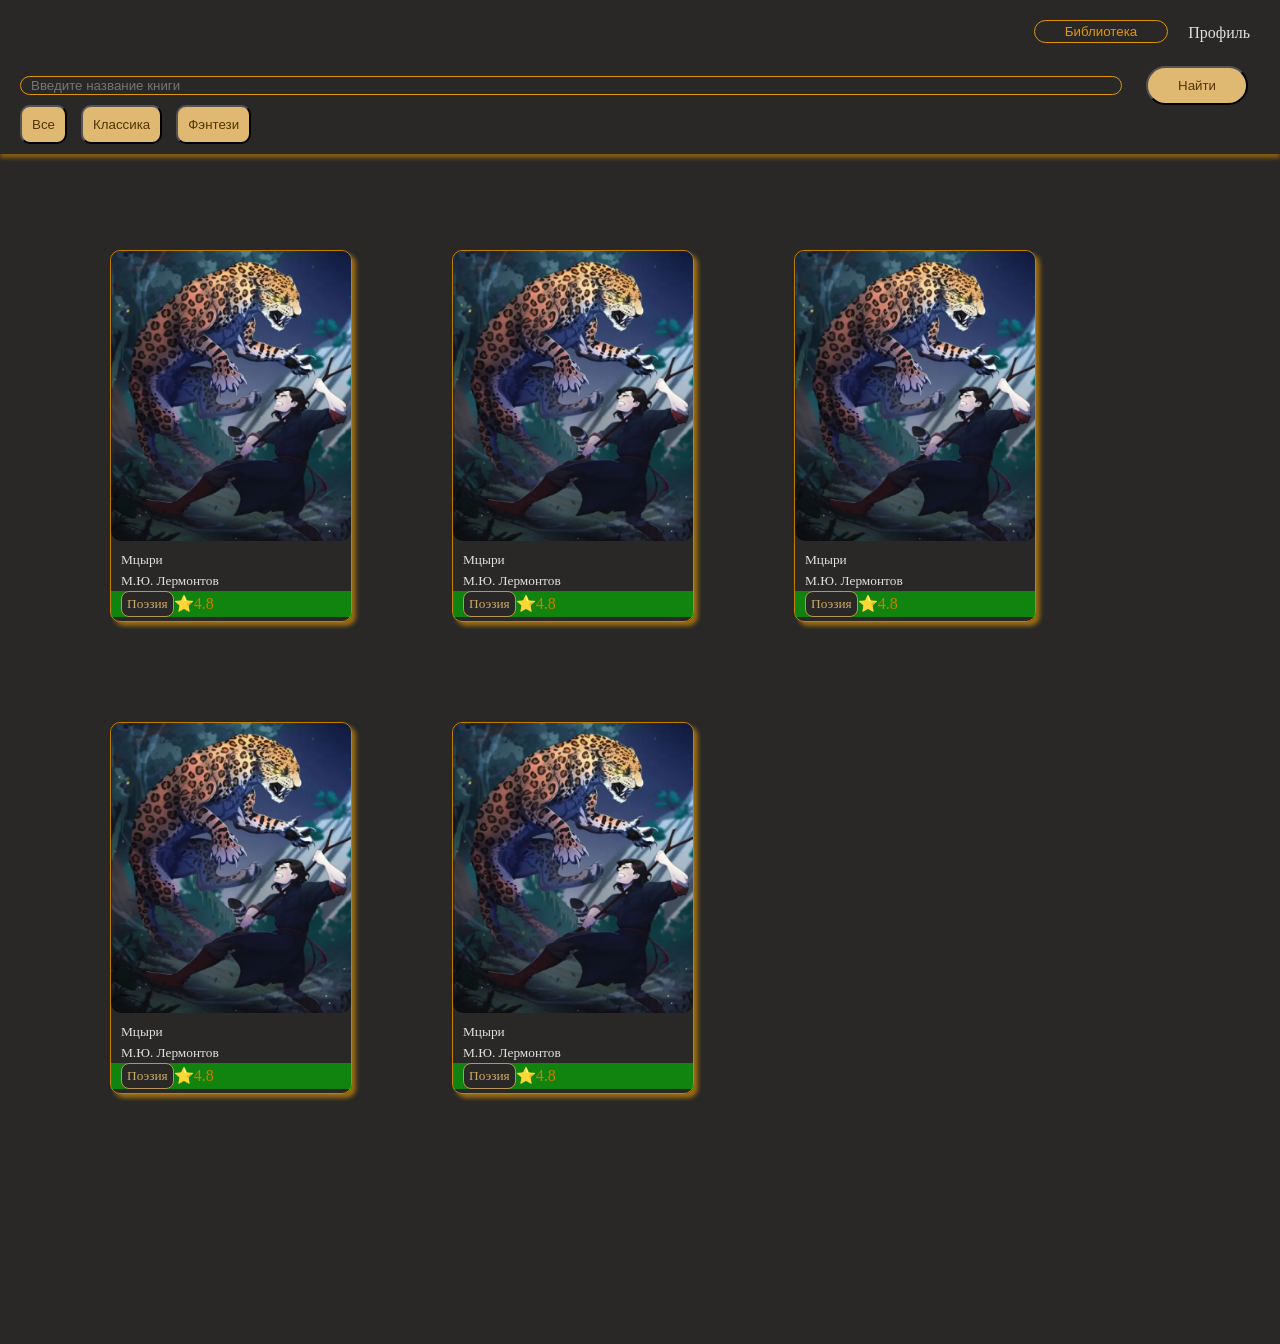
==== index.html @ 65ac04d9 "так ну победа получается" ====
<!DOCTYPE html>
<html lang="en">
<head>
    <meta charset="UTF-8">
    <meta name="viewport" content="width=device-width, initial-scale=1.0">
    <title>BookShells</title>
    <link rel="stylesheet" href="style.css">
</head>
<body>
    <header>
        <div class="information">
            <img src="">
            <a href="">Профиль</a>
            <button class="library">Библиотека</button>
        </div>

        <div class="search">
            <input type="text" class="book-search" placeholder="Введите название книги">
            <button class="search-btn">Найти</button>
        </div>

        <div class="navigation">
            <button class="all">Все</button>
            <button class="classic">Классика</button>
            <button class="fantasy">Фэнтези</button>
        </div>
    </header>

    <section class="catalog">
        <div class="book1">
            <img class="book" src="images/Mziry.png">
            
            <p class="name">Мцыри</p>
            <p class="author">М.Ю. Лермонтов</p>
            <div class="genre-rating">
                <label class="genre">Поэзия</label>
                <div class="rating">⭐4.8</div>
            </div>
        </div>

        <div class="book1">
            <img class="book" src="images/Mziry.png">
            <div class="description">
                <p class="name">Мцыри</p>
                <p class="author">М.Ю. Лермонтов</p>
                <div class="genre-rating">
                    <label class="genre">Поэзия</label>
                    <div class="rating">⭐4.8</div>
                </div>
            </div>
        </div>

        <div class="book1">
            <img class="book" src="images/Mziry.png">
            <div class="description">
                <p class="name">Мцыри</p>
                <p class="author">М.Ю. Лермонтов</p>
                <div class="genre-rating">
                    <label class="genre">Поэзия</label>
                    <div class="rating">⭐4.8</div>
                </div>
            </div>
        </div>

        <div class="book1">
            <img class="book" src="images/Mziry.png">
            <div class="description">
                <p class="name">Мцыри</p>
                <p class="author">М.Ю. Лермонтов</p>
                <div class="genre-rating">
                    <label class="genre">Поэзия</label>
                    <div class="rating">⭐4.8</div>
                </div>
            </div>
        </div>

        <div class="book1">
            <img class="book" src="images/Mziry.png">
            <div class="description">
                <p class="name">Мцыри</p>
                <p class="author">М.Ю. Лермонтов</p>
                <div class="genre-rating">
                    <label class="genre">Поэзия</label>
                    <div class="rating">⭐4.8</div>
                </div>
            </div>
        </div>
    </section>
    
    <script src="script.js"></script>
</body>
</html>
---- style.css ----
body{
    margin: 0;
    font-family: Georgia, 'Times New Roman', Times, serif;
    line-height: 1.6;
    background: #292826;
}
header{
    position: fixed;
    top: 0;
    left: 0;
    right:0;
    height: auto;
    width: 100%;
    background: #292826;
    box-shadow: 0 4px 4px #c5800097;
    z-index: 100;
}
.information, .search { margin-top: 20px;}
.navigation{ margin-left: 20px; margin-bottom: 10px;}

a{
    display: flex;
    float: right;
    margin-right: 30px;
    text-decoration: none;
    color: #E0DFDC;
}
.library{
    display: flex;
    float: right;
    margin-right: 20px;
    padding: 3px 30px;
    color:  #e19609;
    border-radius: 14px;
    border: 1px solid  #e19609;
    background: #292826;
}
.library:hover{background: #DFB971;color: #543402;}
/* #ch:checked{background: #DFB971;color: #543402;} */

.book-search{
    width:85%;
    margin: 0 20px;
    background: #292826;
    border-radius: 40px;
    border: 1px solid  #e19609;
    padding-left: 10px;
    color: #e19609;
}
.search-btn{
    background: #DFB971;
    color: #543402;
    padding: 10px 30px;
    border-radius: 50px;
}
/* .search-btn:checked{background: #543402; color:#DFB971;} */
.all, .classic, .fantasy{
    background: #DFB971;
    color: #543402;
    padding: 10px;
    margin-right: 10px;
    border-radius: 10px;
}

.catalog{
    display: flex;
    flex-direction: row;
    flex-wrap: wrap; 
    margin: 200px 60px;
}
.book1{
    width: 240px;
    height: 370px;
    margin: 50px 50px;
    border-radius: 10px;
    border: 1px solid #C58000;
    box-shadow: 4px 4px 4px #e195099b;
}
.book{width: 240px; height: 290px; border-radius: 10px;}
/* .description{margin-top:110} */
.name, .author{
    color: #E0DFDC;
    margin: 0 10px;
    font-size:smaller;
}

.genre-rating{display: flex; flex-direction: row; background: #00c50397;}
.genre{
    color:#cca867;
    background: #292826;
    border: 1px solid #B79557;
    border-radius: 8px;
    padding: 1px 5px;
    margin-left: 10px;
    font-size: smaller;
}
.rating{
    display: flex;
    float: right; /* ПОЧЕМУ НЕ РАБОТАЕТ!!??!?? */
    /* margin-left: 110px; */
    color: #C58000; 
}
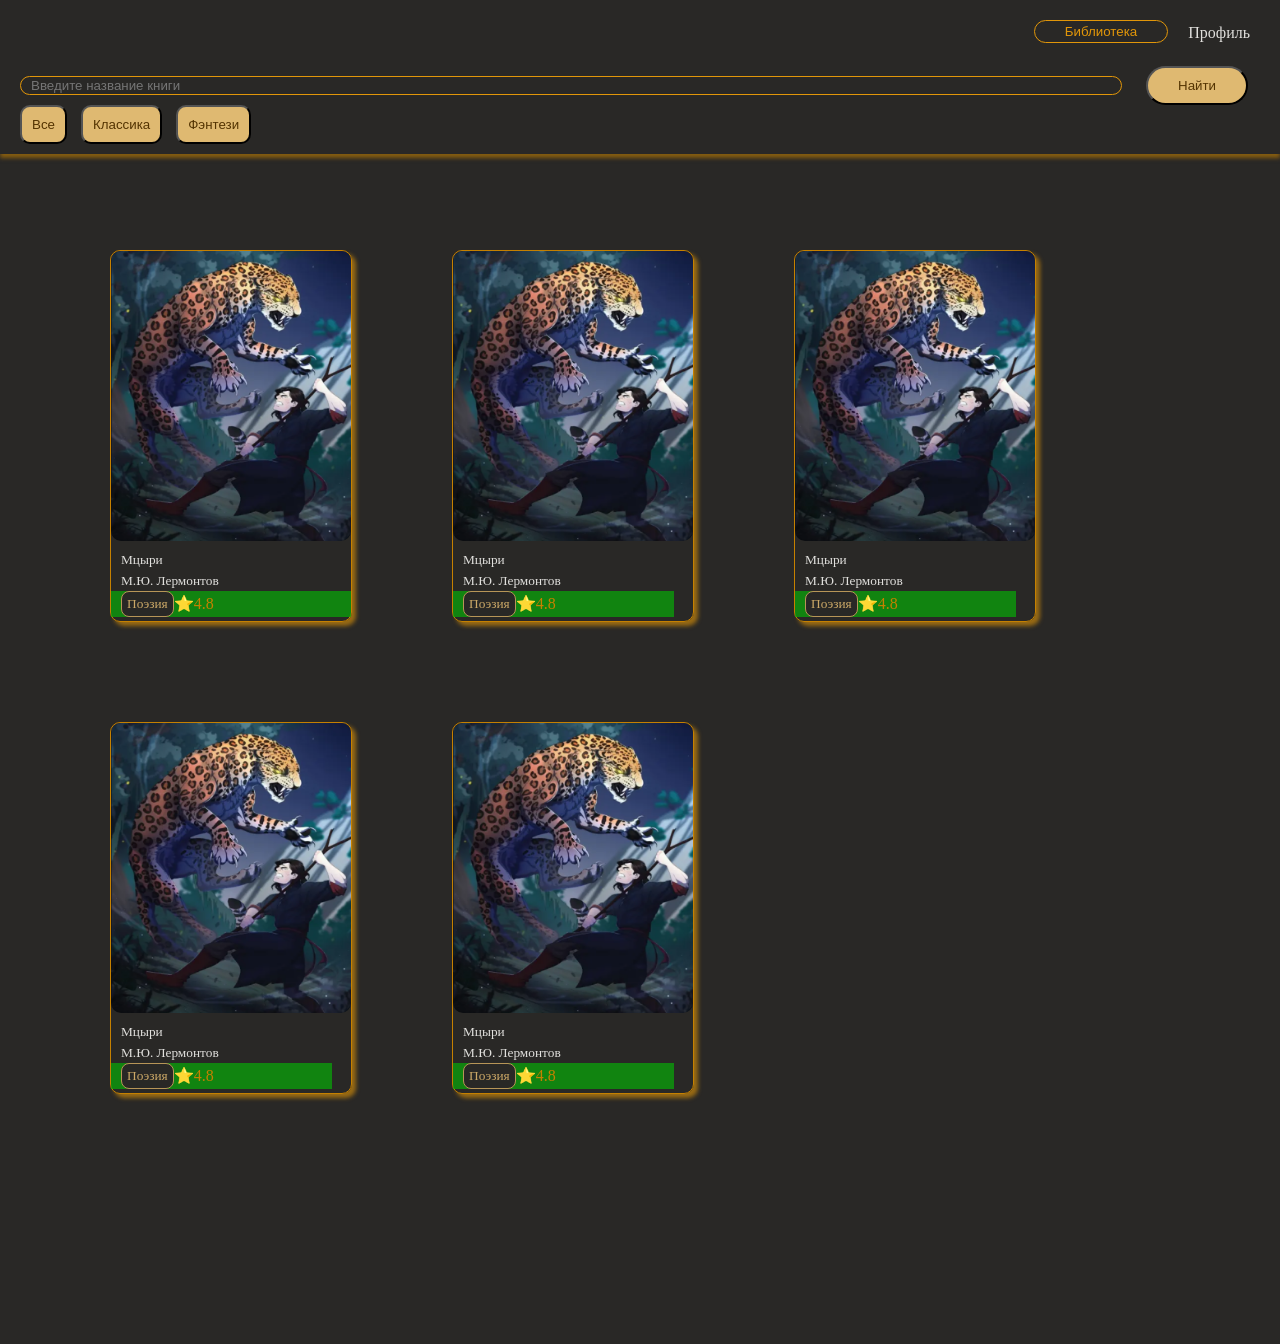
==== commit d7bd25f6: "Добавила страницу книги" ====
--- a/index.html
+++ b/index.html
@@ -7,7 +7,7 @@
     <link rel="stylesheet" href="style.css">
 </head>
 <body>
-    <header>
+    <header class="header-main">
         <div class="information">
             <img src="">
             <a href="">Профиль</a>
--- a/style.css
+++ b/style.css
@@ -4,7 +4,7 @@
     line-height: 1.6;
     background: #292826;
 }
-header{
+.header-main{
     position: fixed;
     top: 0;
     left: 0;
@@ -100,3 +100,110 @@
     /* margin-left: 110px; */
     color: #C58000; 
 }
+/*чтоб отправить изменение ты просто берешь и ну и отправляешь его*/
+/* Страница книги */
+header{
+    height: 50px;
+    /* box-shadow: 0 2px 2px #c5800097; */
+}
+.back{
+    display: flex;
+    float: left;
+    margin-left: 20px;
+    background: #292826;
+    color: #E0DFDC;
+}
+.main-div{
+    display: grid;
+    grid-template-areas: 
+    "one two";
+    grid-template-columns: 500px 1fr;
+}
+.img-buttons{
+    display: flex;
+    flex-direction: column;
+    grid-area: one;
+}
+.all-about-book{grid-area: two;}
+
+.img-on-page{
+    margin: 30px 50px;
+    width: 400px;
+    height: 500px;
+    border: 2px solid #C58000;
+    border-radius: 4px;
+}
+.Add{
+    font-size: large;
+    height: 40px;
+    width: 360px;
+    margin: 20px 70px;
+    border-radius: 12px;
+    background: #DEB461;
+    color: #292826;
+}
+.all-about-book{
+    margin-top: 30px;
+    display: grid;
+    grid-template-areas: 
+    "a b"
+    "c c"
+    "d d";
+}
+.book-information{
+    grid-area: a;
+    box-shadow: -2px -2px  #c5800097;
+    width: 450px;
+    height: 150px;
+}
+.name-inf{
+    font-size:larger;
+    margin: 2px 7px;
+    color:#DEB461;
+}
+.author-inf{
+    font-size: medium;
+    margin: 2px 7px;
+    color: #B79557;
+}
+.publish-house, .pages-number{
+    font-size: medium;
+    margin: 0 7px;
+    color: #e0dfdcdd;
+}
+.genre-inf{
+    margin: 5px 7px;
+    color:#cca867;
+    background: #292826;
+    border: 1px solid #B79557;
+    border-radius: 8px;
+    padding: 1px 5px;
+}
+.your-rating{/*display:flex; float: right;*/ color: #B79557;}
+.in-collections{
+    grid-area: b;
+    margin-left: 40px;
+    color: #e0dfdcdd;
+    box-shadow: 2px 2px  #c5800097;
+    width: 400px;
+    height: 150px;
+}
+.description{
+    grid-area: c;
+    color: #c2bfb7;
+    height: 300px;
+    width: 92%;
+}
+.review{
+    grid-area: d;
+    color:#e0dfdcdd;
+}
+.input-review{
+    height: 50px;
+    width: 92%;
+    padding-left: 10px;
+    color:#C58000;
+    background: #292826;
+    border: 1px solid #C58000;
+    border-radius: 2px;
+}
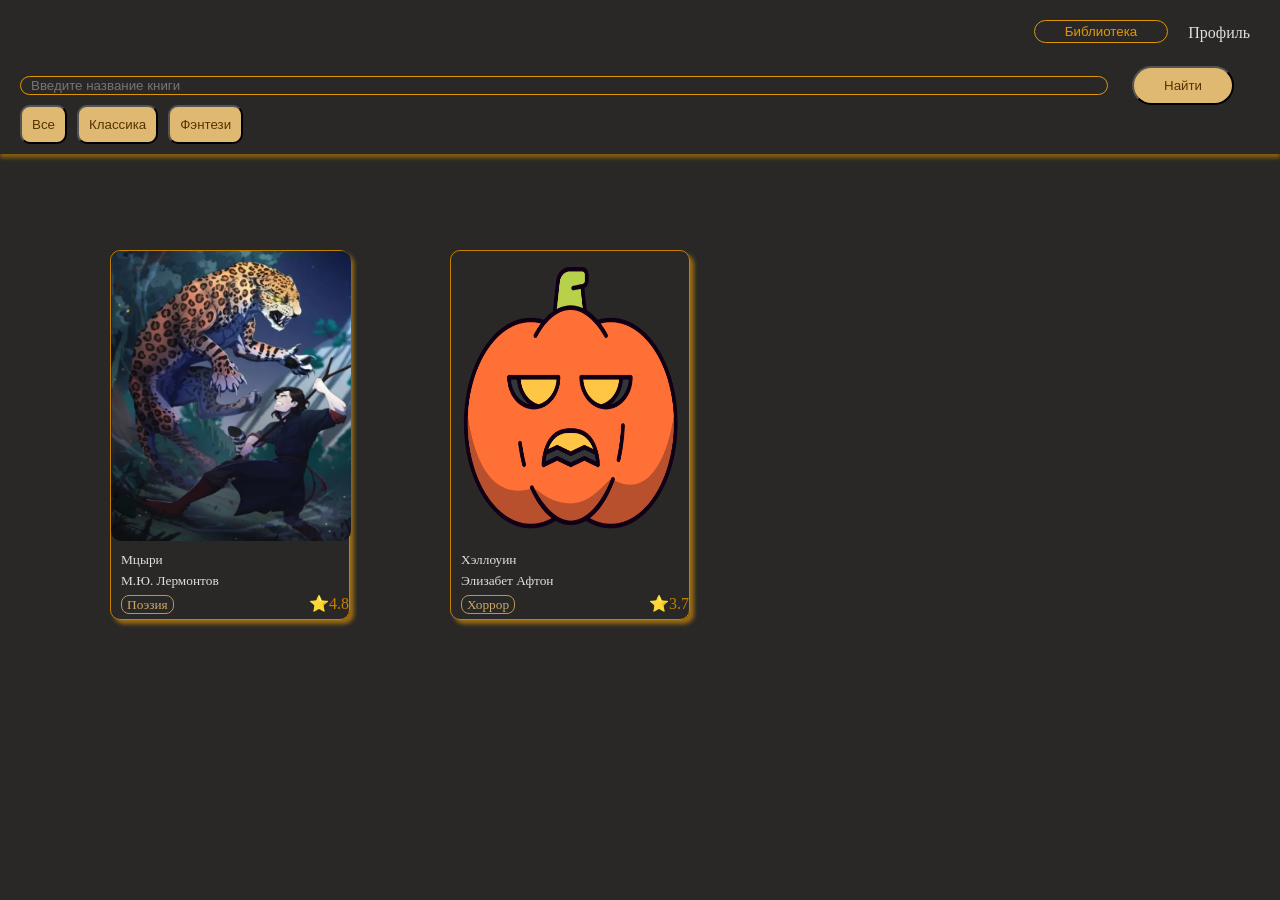
==== commit 60fafd6c: "js главной страницы" ====
--- a/index.html
+++ b/index.html
@@ -7,7 +7,7 @@
     <link rel="stylesheet" href="style.css">
 </head>
 <body>
-    <header class="header-main">
+    <header id="header" class="header-main">
         <div class="information">
             <img src="">
             <a href="">Профиль</a>
@@ -15,30 +15,31 @@
         </div>
 
         <div class="search">
-            <input type="text" class="book-search" placeholder="Введите название книги">
+            <input type="text" class="book-search" id="title" placeholder="Введите название книги">
             <button class="search-btn">Найти</button>
         </div>
 
-        <div class="navigation">
+        <form class="navigation" id="navigation">
             <button class="all">Все</button>
-            <button class="classic">Классика</button>
-            <button class="fantasy">Фэнтези</button>
-        </div>
+            <button  class="classic">Классика</button>
+            <button  class="fantasy">Фэнтези</button>
+        </form>
+
+        <!-- <form id='form'>
+    <button type="submit">Добавить</button> -->
+</form>
     </header>
 
-    <section class="catalog">
-        <div class="book1">
+    <section class="catalog" id="catalog">
+        <!-- <div class="book1">
             <img class="book" src="images/Mziry.png">
-            
             <p class="name">Мцыри</p>
             <p class="author">М.Ю. Лермонтов</p>
-            <div class="genre-rating">
-                <label class="genre">Поэзия</label>
-                <div class="rating">⭐4.8</div>
-            </div>
-        </div>
+            <label class="genre">Поэзия</label>
+            <div class="rating">⭐4.8</div>
+        </div> -->
 
-        <div class="book1">
+        <!-- <div class="book1">
             <img class="book" src="images/Mziry.png">
             <div class="description">
                 <p class="name">Мцыри</p>
@@ -84,8 +85,8 @@
                     <div class="rating">⭐4.8</div>
                 </div>
             </div>
-        </div>
-    </section>
+        </div> -->
+    </section> 
     
     <script src="script.js"></script>
 </body>
--- a/style.css
+++ b/style.css
@@ -1,3 +1,6 @@
+* {
+  box-sizing: border-box;
+}
 body{
     margin: 0;
     font-family: Georgia, 'Times New Roman', Times, serif;
@@ -15,8 +18,14 @@
     box-shadow: 0 4px 4px #c5800097;
     z-index: 100;
 }
-.information, .search { margin-top: 20px;}
-.navigation{ margin-left: 20px; margin-bottom: 10px;}
+.information, .search{ margin-top: 20px;}
+.navigation{ 
+    display: flex;
+    flex-direction: row;
+    flex-wrap: wrap;
+    margin-left: 20px;
+    margin-bottom: 10px;
+}
 
 a{
     display: flex;
@@ -25,7 +34,7 @@
     text-decoration: none;
     color: #E0DFDC;
 }
-.library{
+.library, .main-page{
     display: flex;
     float: right;
     margin-right: 20px;
@@ -33,7 +42,7 @@
     color:  #e19609;
     border-radius: 14px;
     border: 1px solid  #e19609;
-    background: #292826;
+    background: none;
 }
 .library:hover{background: #DFB971;color: #543402;}
 /* #ch:checked{background: #DFB971;color: #543402;} */
@@ -68,7 +77,7 @@
     flex-wrap: wrap; 
     margin: 200px 60px;
 }
-.book1{
+.book{
     width: 240px;
     height: 370px;
     margin: 50px 50px;
@@ -76,7 +85,7 @@
     border: 1px solid #C58000;
     box-shadow: 4px 4px 4px #e195099b;
 }
-.book{width: 240px; height: 290px; border-radius: 10px;}
+.img-book{width: 240px; height: 290px; border-radius: 10px;}
 /* .description{margin-top:110} */
 .name, .author{
     color: #E0DFDC;
@@ -84,7 +93,7 @@
     font-size:smaller;
 }
 
-.genre-rating{display: flex; flex-direction: row; background: #00c50397;}
+/* .genre-rating{display: flex; flex-direction: row;} */
 .genre{
     color:#cca867;
     background: #292826;
@@ -101,6 +110,7 @@
     color: #C58000; 
 }
 /*чтоб отправить изменение ты просто берешь и ну и отправляешь его*/
+
 /* Страница книги */
 header{
     height: 50px;
@@ -110,7 +120,7 @@
     display: flex;
     float: left;
     margin-left: 20px;
-    background: #292826;
+    background: none;
     color: #E0DFDC;
 }
 .main-div{
@@ -207,3 +217,289 @@
     border: 1px solid #C58000;
     border-radius: 2px;
 }
+
+/*Страница библиотеки*/
+h1{
+    color: #FFE7BB;
+    font-size: 40px;
+    margin: 0 30px;
+}
+h4, h2{
+    color: #c2bfb7;
+    margin: 0 30px;
+}
+.library-header button{
+    display: flex; 
+    float: right;
+    border-radius: 100%;
+    width: 50px;
+    height: 50px;
+    padding: 2px 11px;
+    font-size: 40px;
+    margin-top: 40px;
+    background: #DEB461;
+}
+.library-header p{ 
+    display: flex; 
+    float: right;
+    width: 80px;
+    margin: 40px 30px;
+    color: #cca867;
+}
+
+.collections{
+    display: flex;
+    justify-content: space-between;
+    margin: 30px 80px;
+    /* margin-left: 80px; */
+}
+.collections button{
+    width: 200px;
+    height: 45px;
+    margin-top: 0px;
+    border-radius: 8px;
+}
+.collections p{
+    margin: 0px;
+    margin-left: 200px;
+}
+.reading{
+    background: #6d9fef79;
+    color: #8eb3ec;
+    border: 2px solid #8eb3ec;
+}
+.reading-cnt{color: #8eb3ec;}
+.read{
+    background: #6def764c;
+    color: #6def7679;
+    border: 2px solid #6def7679;
+}
+.read-cnt{color: #6def7679;}
+.wanna-read{
+    background: #ef6def4c;
+    color: #f4d1f462;
+    border: 2px solid #f5a5f54c;
+}
+.wanna-read-cnt{color: #f4d1f462;}
+.recent{
+    background: #ea9e1260;
+    color: #f3d7a47f;
+    border: 2px solid #f3bf5e7f;
+}
+.recent-cnt{color:#f7d5957f;}
+.collection-1{color:#f7daa47f;}
+
+.prof-container {
+  max-width: 1200px;
+  margin: auto;
+  padding: 20px;
+}
+.profile {
+  display: flex;
+  justify-content: space-between;
+  align-items: center;
+}
+.profile-left {
+  display: flex;
+  gap: 20px;
+}
+
+.avatar {
+  width: 72px;
+  height: 72px;
+  background: #ddd;
+  border-radius: 50%;
+  display: flex;
+  align-items: center;
+  justify-content: center;
+  font-weight: bold;
+}
+
+.badges {
+  margin-top: 8px;
+}
+
+.badge {
+  padding: 4px 8px;
+  border-radius: 8px;
+  font-size: 12px;
+  margin-right: 6px;
+}
+
+.badge.yellow { background: #ffe2a8; }
+.badge.gray { background: #e0e0e0; }
+
+.profile-stats {
+  display: flex;
+  gap: 40px;
+  text-align: center;
+  color: #FFE7BB;
+}
+
+.profile-stats strong {
+  font-size: 24px;
+  
+}
+
+
+.cards {
+  display: grid;
+  grid-template-columns: repeat(6, 1fr);
+  gap: 16px;
+  margin: 30px 0;
+}
+
+.card {
+  padding: 16px;
+  border-radius: 12px;
+}
+
+.card .big {
+  font-size: 22px;
+   font-weight: bold;
+}
+
+.blue { background: #dbe7ff; }
+.green { background: #dff5d8; }
+.orange { background: #ffd8b0; }
+.yellow { background: #fff3a0; }
+.red { background: #ffb3b3; }
+.purple { background: #e7d9ff; }
+
+
+.block {
+  border: 1px solid #c5800097;
+  border-radius: 16px;
+  padding: 20px;
+  margin-bottom: 30px;
+}
+
+
+.goal {
+  display: grid;
+  grid-template-columns: 200px 1fr 120px;
+  align-items: center;
+  margin: 12px 0;
+  color: #c2bfb7;
+}
+
+.progress {
+  height: 10px;
+  background: #c2bfb7;
+  border-radius: 6px;
+}
+
+.progress-fill {
+  background: #c5800097;
+  height: 100%;
+  border-radius: 6px;
+}
+
+
+.achievements {
+  display: grid;
+  grid-template-columns: repeat(5, 1fr);
+  gap: 16px;
+}
+
+.achievement {
+  padding: 16px;
+  border-radius: 12px;
+  text-align: center;
+}
+
+.achievement.active {
+  border: 2px solid #ffcc66;
+}
+
+.achievement.locked {
+  border: 2px solid #ccc;
+  opacity: 0.5;
+}
+.achievement-description {
+  color: #c2bfb7;
+  font-size: smaller;
+  margin-top: 4px;
+}
+
+
+.header-collection{
+  display: flex;
+  flex-direction: column;
+  position: fixed;
+  top: 0;
+  left: 0;
+  right:0;
+  height: auto;
+  width: 100%;
+  background: #8eb3ec;
+  z-index: 100;
+}
+.inf-collection{
+  margin-top: 20px;
+}
+.about-collection{
+  display: flex;
+  flex-direction: row;
+  justify-content: space-between;
+  width: 100%;
+}
+.about-collection p{
+  font-size: 34px;
+  color: #2d5b9f;
+  margin: 20px 30px;
+}
+.about-collection button{
+  display: flex;
+  float: right; /*Реально, почему не работает 😭*/
+  margin: 40px 20px;
+  padding: 1px 14px;
+  width: 160px;
+  height: 20px;
+  border-radius: 4px;
+  background: none;
+  color: #2d5b9f;
+}
+
+.chose-collection{
+    display: flex;
+    flex-direction: row;
+    flex-wrap: wrap; 
+    margin: 160px 50px;
+    /* margin: 50px 50px;
+    border-radius: 10px;
+    border: 1px solid #C58000;
+    box-shadow: 4px 4px 4px #e195099b; */
+}
+.chose-collection .book-card{
+    width: 300px;
+    height: 160px;
+    display: flex;
+    flex-direction: row;
+    border-radius: 10px;
+    border: 1px solid #C58000;
+    box-shadow: 4px 4px 4px #e195099b;
+}
+
+.chose-collection .img-book-mini{width: 130px; height: 158px; border-radius: 10px;}
+.book-desc .name{
+  margin: 0 5px;
+  color: #B79557;
+  font-size:medium;
+}
+.book-desc .author{
+  margin: 5px 5px;
+  color: #B79557;
+  font-size: smaller;
+}
+.book-desc .begin, .book-desc .end, .book-desc .rating{
+  margin: 0 5px;
+  color: #c2bfb7;
+  font-size: smaller;
+}
+.book-desc .genre-rating{
+  margin-top: 5px;
+  display: flex;
+  flex-direction: column;
+}
+.book-desc .genre{width: 60px; margin: 0 5px;}
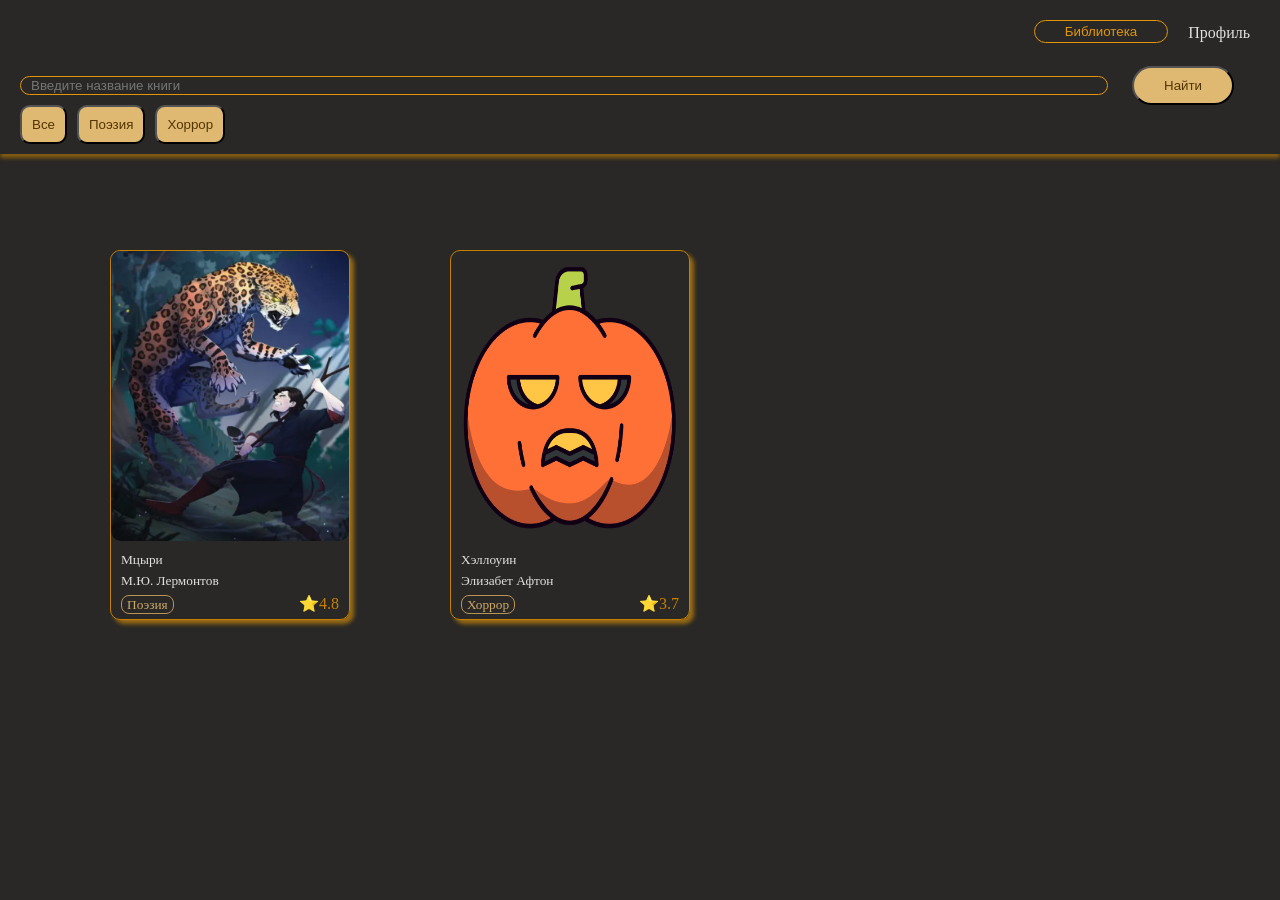
==== commit 1bb83216: "js страницы книги и немного библиотеки" ====
--- a/index.html
+++ b/index.html
@@ -10,8 +10,8 @@
     <header id="header" class="header-main">
         <div class="information">
             <img src="">
-            <a href="">Профиль</a>
-            <button class="library">Библиотека</button>
+            <a href="profile.html">Профиль</a> 
+            <button class="library" id="library">Библиотека</button>
         </div>
 
         <div class="search">
@@ -21,8 +21,8 @@
 
         <form class="navigation" id="navigation">
             <button class="all">Все</button>
-            <button  class="classic">Классика</button>
-            <button  class="fantasy">Фэнтези</button>
+            <button  class="classic">Поэзия</button>
+            <button  class="fantasy">Хоррор</button>
         </form>
 
         <!-- <form id='form'>
@@ -31,61 +31,7 @@
     </header>
 
     <section class="catalog" id="catalog">
-        <!-- <div class="book1">
-            <img class="book" src="images/Mziry.png">
-            <p class="name">Мцыри</p>
-            <p class="author">М.Ю. Лермонтов</p>
-            <label class="genre">Поэзия</label>
-            <div class="rating">⭐4.8</div>
-        </div> -->
-
-        <!-- <div class="book1">
-            <img class="book" src="images/Mziry.png">
-            <div class="description">
-                <p class="name">Мцыри</p>
-                <p class="author">М.Ю. Лермонтов</p>
-                <div class="genre-rating">
-                    <label class="genre">Поэзия</label>
-                    <div class="rating">⭐4.8</div>
-                </div>
-            </div>
-        </div>
-
-        <div class="book1">
-            <img class="book" src="images/Mziry.png">
-            <div class="description">
-                <p class="name">Мцыри</p>
-                <p class="author">М.Ю. Лермонтов</p>
-                <div class="genre-rating">
-                    <label class="genre">Поэзия</label>
-                    <div class="rating">⭐4.8</div>
-                </div>
-            </div>
-        </div>
-
-        <div class="book1">
-            <img class="book" src="images/Mziry.png">
-            <div class="description">
-                <p class="name">Мцыри</p>
-                <p class="author">М.Ю. Лермонтов</p>
-                <div class="genre-rating">
-                    <label class="genre">Поэзия</label>
-                    <div class="rating">⭐4.8</div>
-                </div>
-            </div>
-        </div>
-
-        <div class="book1">
-            <img class="book" src="images/Mziry.png">
-            <div class="description">
-                <p class="name">Мцыри</p>
-                <p class="author">М.Ю. Лермонтов</p>
-                <div class="genre-rating">
-                    <label class="genre">Поэзия</label>
-                    <div class="rating">⭐4.8</div>
-                </div>
-            </div>
-        </div> -->
+        
     </section> 
     
     <script src="script.js"></script>
--- a/style.css
+++ b/style.css
@@ -85,7 +85,7 @@
     border: 1px solid #C58000;
     box-shadow: 4px 4px 4px #e195099b;
 }
-.img-book{width: 240px; height: 290px; border-radius: 10px;}
+.img-book{width: 238px; height: 290px; border-radius: 10px;}
 /* .description{margin-top:110} */
 .name, .author{
     color: #E0DFDC;
@@ -93,7 +93,13 @@
     font-size:smaller;
 }
 
-/* .genre-rating{display: flex; flex-direction: row;} */
+.genre-rating{
+  height: 40px;
+  display: flex;
+  flex-direction: row;
+  justify-content: space-between;
+
+  }
 .genre{
     color:#cca867;
     background: #292826;
@@ -105,8 +111,8 @@
 }
 .rating{
     display: flex;
-    float: right; /* ПОЧЕМУ НЕ РАБОТАЕТ!!??!?? */
-    /* margin-left: 110px; */
+    float: right; 
+    margin-right: 10px;
     color: #C58000; 
 }
 /*чтоб отправить изменение ты просто берешь и ну и отправляешь его*/
@@ -137,7 +143,8 @@
 .all-about-book{grid-area: two;}
 
 .img-on-page{
-    margin: 30px 50px;
+    margin: 0 50px;
+    margin-top: 30px;
     width: 400px;
     height: 500px;
     border: 2px solid #C58000;
@@ -147,10 +154,21 @@
     font-size: large;
     height: 40px;
     width: 360px;
-    margin: 20px 70px;
+    margin: 0 70px;
+    margin-top: 30px;
     border-radius: 12px;
     background: #DEB461;
     color: #292826;
+}
+select{
+    height: 30px;
+    width: 360px;
+    margin: 0 70px;
+    margin-top: 20px;
+    border-radius: 12px;
+    background: #292826;
+    color: #DEB461;
+    border: 1px solid #C58000;
 }
 .all-about-book{
     margin-top: 30px;
@@ -158,6 +176,7 @@
     grid-template-areas: 
     "a b"
     "c c"
+    "t t"
     "d d";
 }
 .book-information{
@@ -189,8 +208,38 @@
     border-radius: 8px;
     padding: 1px 5px;
 }
-.your-rating{/*display:flex; float: right;*/ color: #B79557;}
+.your-rating{
+  display:flex; 
+  flex-direction: row;
+  justify-content: space-between;
+  color: #B79557;
+}
+.your-rating p{
+  font-size: 16px;
+  margin: 5px 0;
+}
+.your-rating input{
+  width: 45px;
+  height: 25px;
+  margin: 5px 10px;
+  color:  #e19609;
+  border-radius: 10px;
+  border: 1px solid  #e19609;
+  background: none;
+}
+.your-rating button{
+  width: 45px;
+  height: 30px;
+  margin: 0 10px;
+  color:  #e19609;
+  border-radius: 10px;
+  border: 1px solid  #e19609;
+  background: none;
+}
+.your-rating button:hover{background: #DFB971;color: #543402;}
 .in-collections{
+  display: flex;
+  flex-wrap: wrap;
     grid-area: b;
     margin-left: 40px;
     color: #e0dfdcdd;
@@ -201,8 +250,15 @@
 .description{
     grid-area: c;
     color: #c2bfb7;
-    height: 300px;
+    height: 120px;
     width: 92%;
+}
+.description p, .text-review p{ margin: 0 0;}
+.text-review{
+  grid-area: t;
+  color: #c2bfb7;
+  height: 180px;
+  width: 92%;
 }
 .review{
     grid-area: d;
@@ -217,6 +273,16 @@
     border: 1px solid #C58000;
     border-radius: 2px;
 }
+.Ok{
+  width: 40px;
+  height: 40px;
+  padding-right: 8px;
+  color:  #e19609;
+  border-radius: 10px;
+  border: 1px solid  #e19609;
+  background: none;
+}
+.Ok:hover{background: #DFB971;color: #543402;}
 
 /*Страница библиотеки*/
 h1{
@@ -247,19 +313,19 @@
     color: #cca867;
 }
 
-.collections{
+.collections, .my-collections{
     display: flex;
     justify-content: space-between;
     margin: 30px 80px;
     /* margin-left: 80px; */
 }
-.collections button{
+.collections button, .my-collections button{
     width: 200px;
     height: 45px;
     margin-top: 0px;
     border-radius: 8px;
 }
-.collections p{
+.collections p, .my-collections p{
     margin: 0px;
     margin-left: 200px;
 }
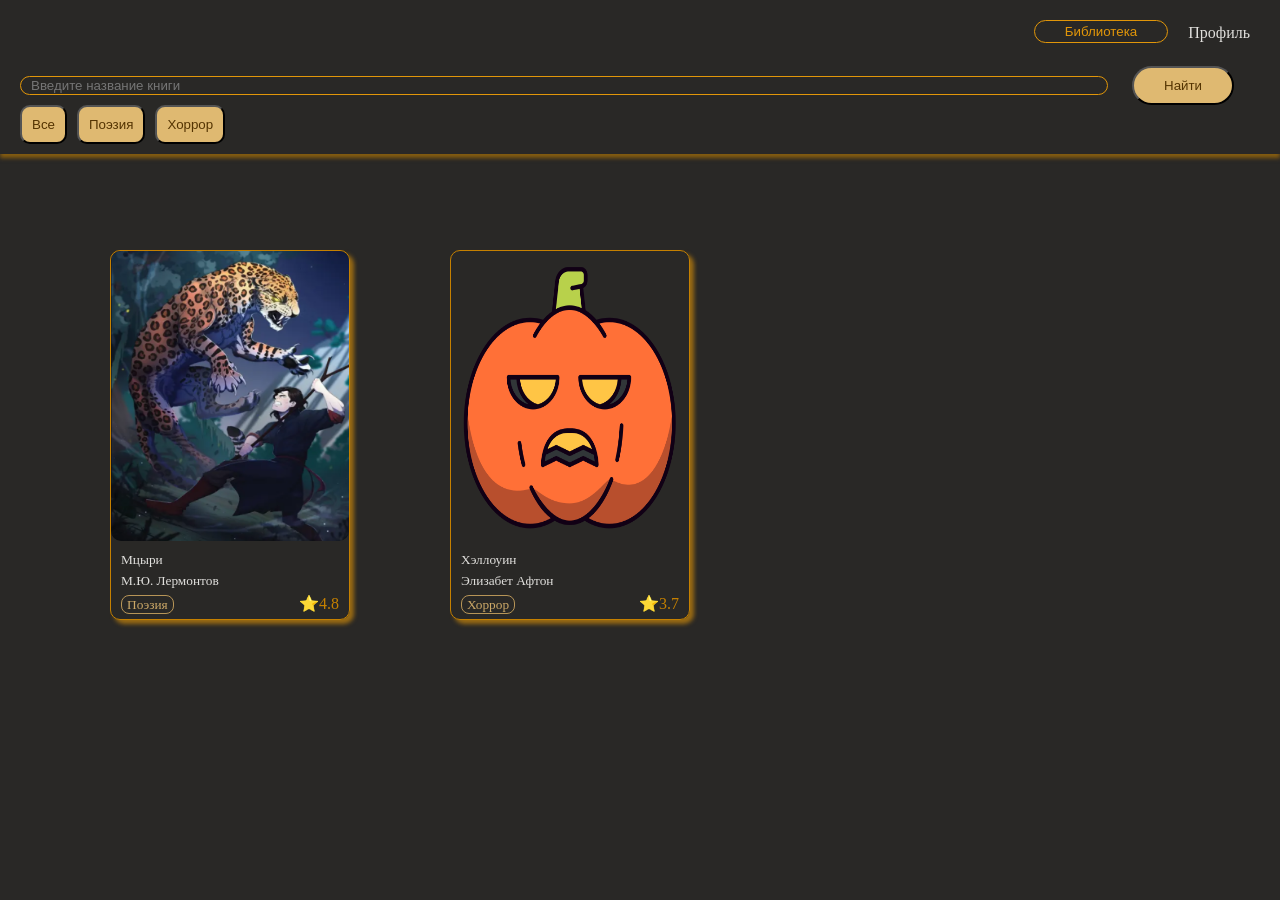
==== commit aa62a9c1: "связал страницы, засунул в коммент лишний фор" ====
--- a/index.html
+++ b/index.html
@@ -26,8 +26,8 @@
         </form>
 
         <!-- <form id='form'>
-    <button type="submit">Добавить</button> -->
-</form>
+            <button type="submit">Добавить</button>
+        </form> -->
     </header>
 
     <section class="catalog" id="catalog">
--- a/style.css
+++ b/style.css
@@ -201,6 +201,8 @@
     color: #e0dfdcdd;
 }
 .genre-inf{
+  height: 30px;
+  width: auto;
     margin: 5px 7px;
     color:#cca867;
     background: #292826;
@@ -247,6 +249,7 @@
     width: 400px;
     height: 150px;
 }
+.in-collections p{margin-bottom: 0;}
 .description{
     grid-area: c;
     color: #c2bfb7;
@@ -542,11 +545,17 @@
     height: 160px;
     display: flex;
     flex-direction: row;
+    margin: 30px 30px;
     border-radius: 10px;
     border: 1px solid #C58000;
     box-shadow: 4px 4px 4px #e195099b;
 }
-
+.delete{
+  width: 50px;
+  color: #e195099b;
+  background: #292826;
+  /* box-shadow: -2px -2px -2px #C58000; */
+}
 .chose-collection .img-book-mini{width: 130px; height: 158px; border-radius: 10px;}
 .book-desc .name{
   margin: 0 5px;
